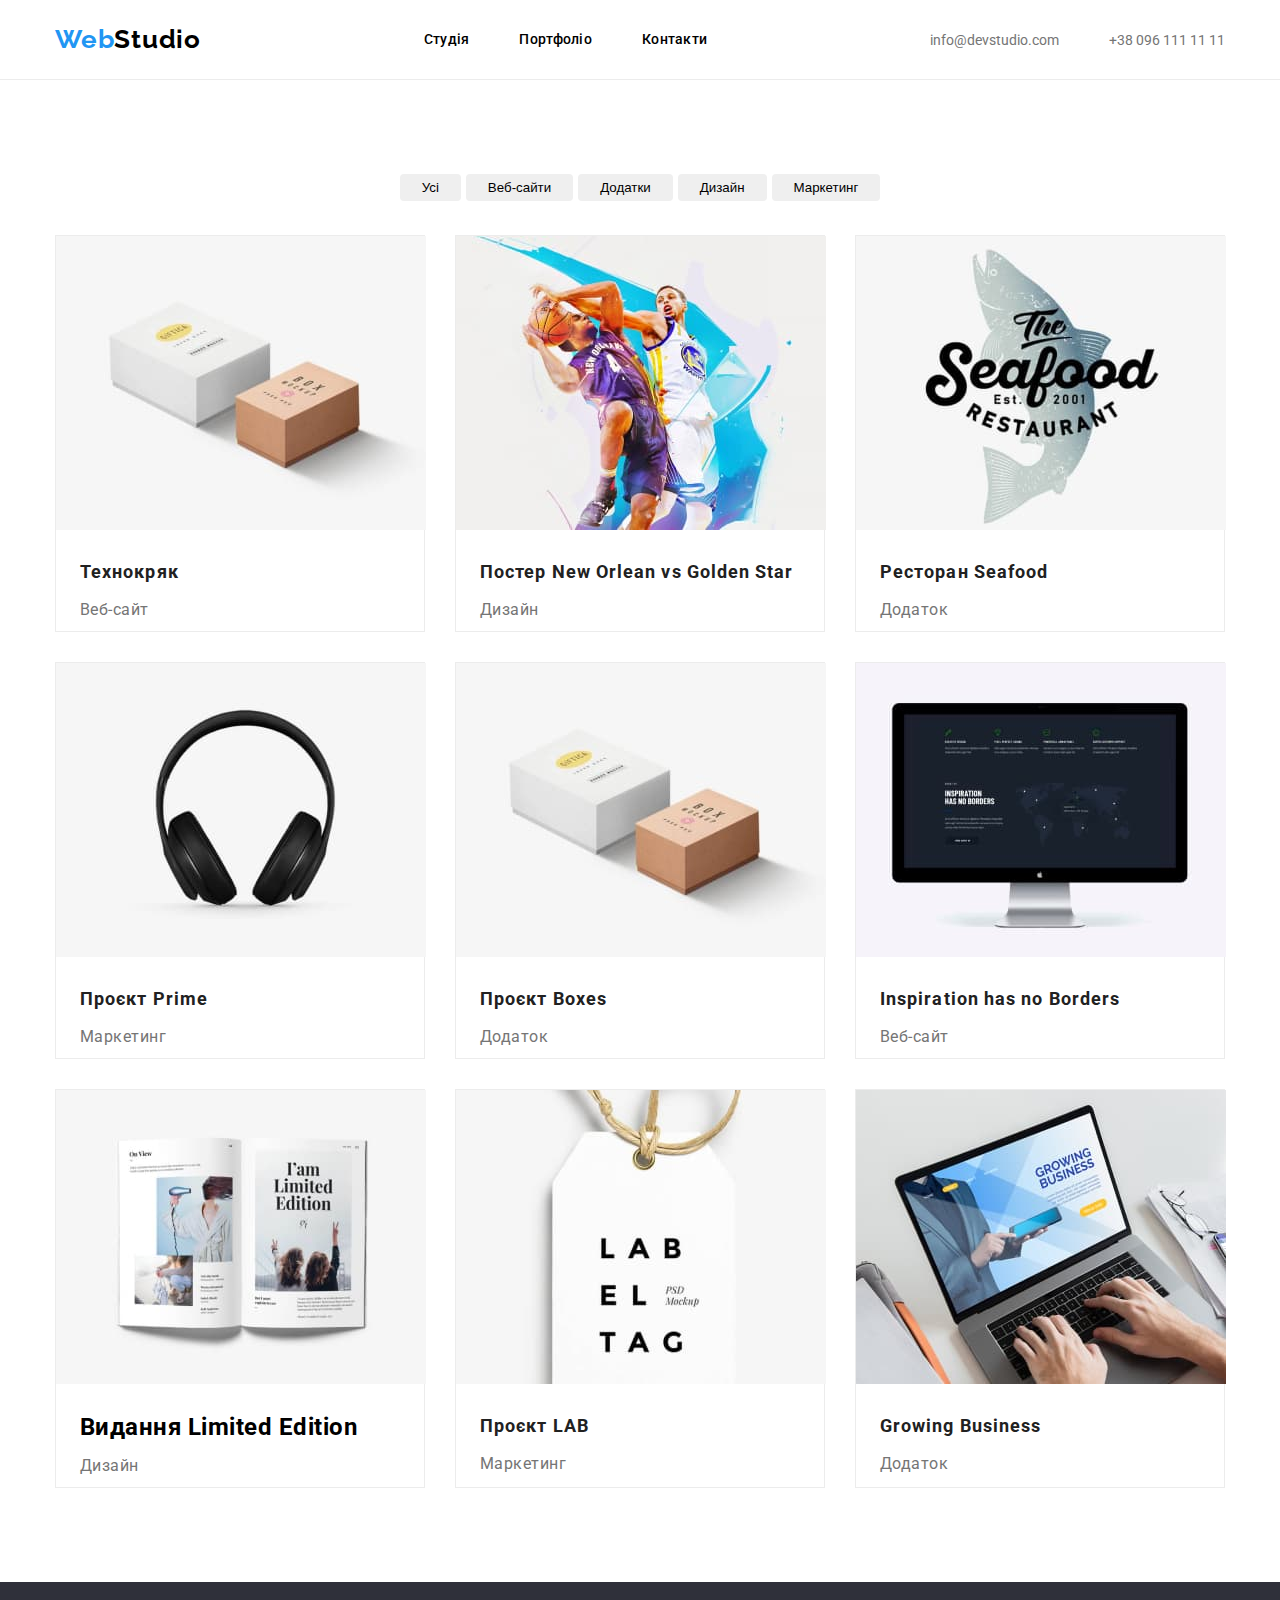
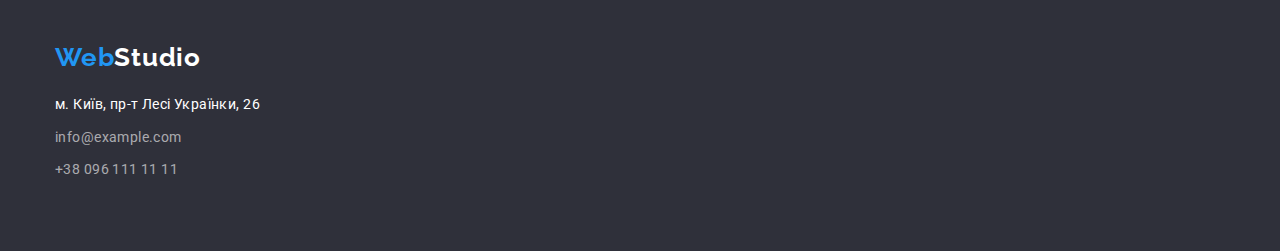
==== portfolio.html @ c75458a3 "web-studio" ====
<!DOCTYPE html>
<html lang="en">
    <head>
        <meta charset="UTF-8">
        <meta name="viewport" content="width=device-width, initial-scale=1.0">

        <link rel="preconnect" href="https://fonts.googleapis.com">

        <link rel="preconnect" href="https://fonts.gstatic.com" crossorigin>

        <link href="https://fonts.googleapis.com/css2?family=Oleo+Script&family=Raleway:wght@700&family=Roboto:wght@400;700;900&display=swap" rel="stylesheet">

        <link rel="stylesheet" href="./css/reset.css">

        <link rel="stylesheet" href="./css/portfolio.css">

        <title>WebStudio</title>
    </head>
    <body>
        <header class="header">
            <div class="container">
                <!-- інформація з верху сайта -->
                <div class="header-wrap">
                    <a class="logo">Web<span class="logo-header">Studio</span> </a>

                <nav class="nav">
                    <ul class="nav-list">
                        <li class="nav-list-item"><a class="nav-list-link" href="./index.html">Студія</a></li>
                        <li class="nav-list-item"><a class="nav-list-link" href="">Портфоліо</a></li>
                        <li class="nav-list-item"><a class="nav-list-link" href="">Контакти</a></li>
                    </ul>
                </nav>
                    <ul class="contacts-list">
                        <li class="contact-list-item"><a class="contact-list-link header-link-mail" href="mailto:info@devstudio.com">info@devstudio.com</a></li>
                        <li class="contact-list-item"><a class="contact-list-link header-link-mail" href="tel:+38 096 111 11 11">+38 096 111 11 11</a></li>
                    </ul>
                
            </div>
        </div>
        </header>

        <main>
            <section class="section-portfolio">
                <div class="container">
                <ul class="filters-list">
                    <li class="filter-list-item"><button class="filter-list-btn">Усі</button></li>
                    <li class="filter-list-item"><button class="filter-list-btn">Веб-сайти</button></li>
                    <li class="filter-list-item"><button class="filter-list-btn">Додатки</button></li>
                    <li class="filter-list-item"><button class="filter-list-btn">Дизайн</button></li>
                    <li class="filter-list-item"><button class="filter-list-btn">Маркетинг</button></li>
                </ul>

                <ul class="portfolio-list">
                    <li class="portfolio-list-item">
                        <img class="portfolio-list-img" src="./img portfolio/portfolio-list-fifth.jpg" alt="">
                        <div class="portfolio-list-move">
                        <h2 class="portfolio-list-title">Технокряк</h2>
                        <p class="portfolio-list-descript">Веб-сайт</p>
                    </div>
                    </li>

                    <li class="portfolio-list-item">
                        <img class="portfolio-list-img" src="./img portfolio/portfolio-list-second.jpg" alt="">
                        <div class="portfolio-list-move">
                        <h2 class="portfolio-list-title">Постер New Orlean vs Golden Star</h2>
                        <p class="portfolio-list-descript">Дизайн</p>
                    </div>
                    </li>

                    <li class="portfolio-list-item">
                        <img class="portfolio-list-img" src="./img portfolio/portfolio-list-third.jpg" alt="">
                        <div class="portfolio-list-move">
                        <h2 class="portfolio-list-title">Ресторан Seafood</h2>
                        <p class="portfolio-list-descript">Додаток</p>
                    </div>
                    </li>

                    <li class="portfolio-list-item">
                        <img class="portfolio-list-img" src="./img portfolio/portfolio-list-fourth.jpg" alt="">
                        <div class="portfolio-list-move">
                        <h2 class="portfolio-list-title">Проєкт Prime</h2>
                        <p class="portfolio-list-descript">Маркетинг</p>
                    </div>
                    </li>

                    <li class="portfolio-list-item">
                        <img class="portfolio-list-img" src="./img portfolio/portfolio-list-fifth.jpg" alt="">
                        <div class="portfolio-list-move">
                        <h2 class="portfolio-list-title">Проєкт Boxes</h2>
                        <p class="portfolio-list-descript">Додаток</p>
                    </div>
                    </li>

                    <li class="portfolio-list-item">
                        <img class="portfolio-list-img" src="./img portfolio/portfolio-list-sixth.jpg" alt="">
                        <div class="portfolio-list-move">
                        <h2 class="portfolio-list-title">Inspiration has no Borders</h2>
                        <p class="portfolio-list-descript">Веб-сайт</p>
                    </div>
                    </li>

                    <li class="portfolio-list-item">
                        <img class="portfolio-list-img" src="./img portfolio/portfolio-list-seventh.jpg" alt="">
                        <div class="portfolio-list-move">
                        <h2 class="portfolio-list-titl">Видання Limited Edition</h2>
                        <p class="portfolio-list-descript">Дизайн</p>
                    </div>
                    </li>

                    <li class="portfolio-list-item">
                        <img class="portfolio-list-img" src="./img portfolio/portfolio-list-eighth.jpg" alt="">
                        <div class="portfolio-list-move">
                        <h2 class="portfolio-list-title">Проєкт LAB</h2>
                        <p class="portfolio-list-descript">Маркетинг</p>
                    </div>
                    </li>

                    <li class="portfolio-list-item">
                        <img class="portfolio-list-img" src="./img portfolio/portfolio-list-nineth.jpg" alt="">
                        <div class="portfolio-list-move">
                        <h2 class="portfolio-list-title">Growing Business</h2>
                        <p class="portfolio-list-descript">Додаток</p>
                    </div>
                    </li>
                </ul>
            </div>
            </section>
        </main>

                <!-- інфоомація знизу сайта -->
        <footer class="footer">
            <div class="container">
            
            <a class="logo" href="">Web<span class="logo-footer">Studio</span> </a>

            <address class="adress">

                    <ul class="adress-list">
                        <li class="adress-list-item"><a class="adress-list-link adress-list-location-link" href="https://www.google.com.ua/maps/place/%D0%B1%D1%83%D0%BB.+%D0%9B%D0%B5%D1%81%D0%B8+%D0%A3%D0%BA%D1%80%D0%B0%D0%B8%D0%BD%D0%BA%D0%B8,+26,+%D0%9A%D0%B8%D0%B5%D0%B2,+02000/@50.4265841,30.5358109,17z/data=!4m6!3m5!1s0x40d4cf0e033ecbe9:0x57a4dffefec77da0!8m2!3d50.4265807!4d30.5383858!16s%2Fg%2F1tctq5jv?hl=ru&entry=ttu" target="_blank">м. Київ, пр-т Лесі Українки, 26</a></li>
                        <li class="adress-list-item"><a class="adress-list-link" href="mailto:info@devstudio.com">info@example.com</a></li>
                        <li class="adress-list-item"><a class="adress-list-link" href="tel:+38 096 111 11 11">+38 096 111 11 11</a></li>
                    </ul>
            </address>
        </div>
    </footer>
    </body>
</html>
---- css/portfolio.css ----
body{
    font-family: Roboto;
    font-size: 14px;
}

:root{
    --black-main-color: rgba(0, 0, 0, 1);
    --blue-main-color: rgba(33, 150, 243, 1);
    --descript-and-header-color: rgba(33, 33, 33, 1);
    --p-number-in-head-color: rgba(117, 117, 117, 1);
    --bg-color: rgba(47, 48, 58, 1);
    --white-main-color: rgba(236, 236, 236, 1);
    --footer-mail-number-color: rgba(255, 255, 255, 0.6);
    --adress-color: rgba(255, 255, 255, 1);
}

.header{
    padding: 24px 0;
    border-bottom: 1px solid var(--white-main-color);
}

body{
    font-family: Roboto;
    font-size: 14px;
    margin: 0 auto;
    text-align: left;
}

.container{
    padding-left: 15px;
    padding-right: 15px;  
    width: 1170px;
    margin: 0 auto;
  }
  

.logo{
    font-family: Raleway;
    font-size: 26px;
    font-weight: 700;
    line-height: 31px;
    letter-spacing: 0.03em;
    text-align: left;
    text-decoration: none;
    color: var(--blue-main-color);
}
    /* Лого */

.logo-header{
    color: var(--black-main-color);
}

.logo-footer{
    color: var(--adress-color);
}

.header-wrap{
    display: flex;
    justify-content: space-between;
    align-items: center;
}

.nav{
    font-size: 14px;
    font-weight: 500;
    line-height: 1.1;
    letter-spacing: 0.02em;
    justify-content: start;
}
.nav-list{
    display: flex;
    gap: 50px;
}

.nav-list-item{
    line-height: 1.1;
    letter-spacing: 0.02em;  
}

.nav-list-item, .nav-list-link, .contacts-list-item{
    font-weight: 500;
    line-height: 1.1;
    letter-spacing: 0.02em;
    text-align: left;
}

.contacts-list{
    display: flex;
    gap: 50px;
}

.header-link-mail, .header-link-number{
    color: var(--p-number-in-head-color);
}

     /* Портфоліо */

     .section-portfolio{
    padding-bottom: 94px;
    }

.portfolio-list-move{
    margin-left: 24px;
    margin-top: 24px;
    margin-bottom: 20px;
}

.filters-list{
    display: flex;
    justify-content: center;
    gap: 5px;
    padding-top: 94px;
    padding-bottom: 34px;
}

.filter-list-btn{
    padding: 6px 22px;
    border-radius: 4px;
}

    /* . */

.portfolio-list{
    display: flex;
    flex-wrap: wrap;
    gap: 30px;
}


.portfolio-list-title{
    font-size: 18px;
    font-weight: 700;
    line-height: 2;
    letter-spacing: 0.06em;
    color: var(--descript-and-header-color);
}

.portfolio-list-descript{
    font-size: 16px;
    font-weight: 400;
    line-height: 1.8px;
    letter-spacing: 0.03em;
    margin-top: 19px;
    color: var(--p-number-in-head-color);
}

.portfolio-list-item{
    width: 368px;
    border: 1px solid var(--white-main-color);
    font-size: 16px;
    line-height: 1.6;
    letter-spacing: 0.03em;
}

    /* Футер */

    .footer{
        background: var(--bg-color);
        padding: 60px 0;
    }

.adress-list{
    margin-top: 20px;
}

.adress-list-link{
    font-size: 14px;
    font-weight: 400;
    line-height: 1.7;
    letter-spacing: 0.03em;
    text-align: left;
    color: var(--footer-mail-number-color);
    text-decoration: none;
}

.adress-list-location-link{
    color: var(--adress-color);
}

.adress-list-item{
    margin-bottom: 9px;
}
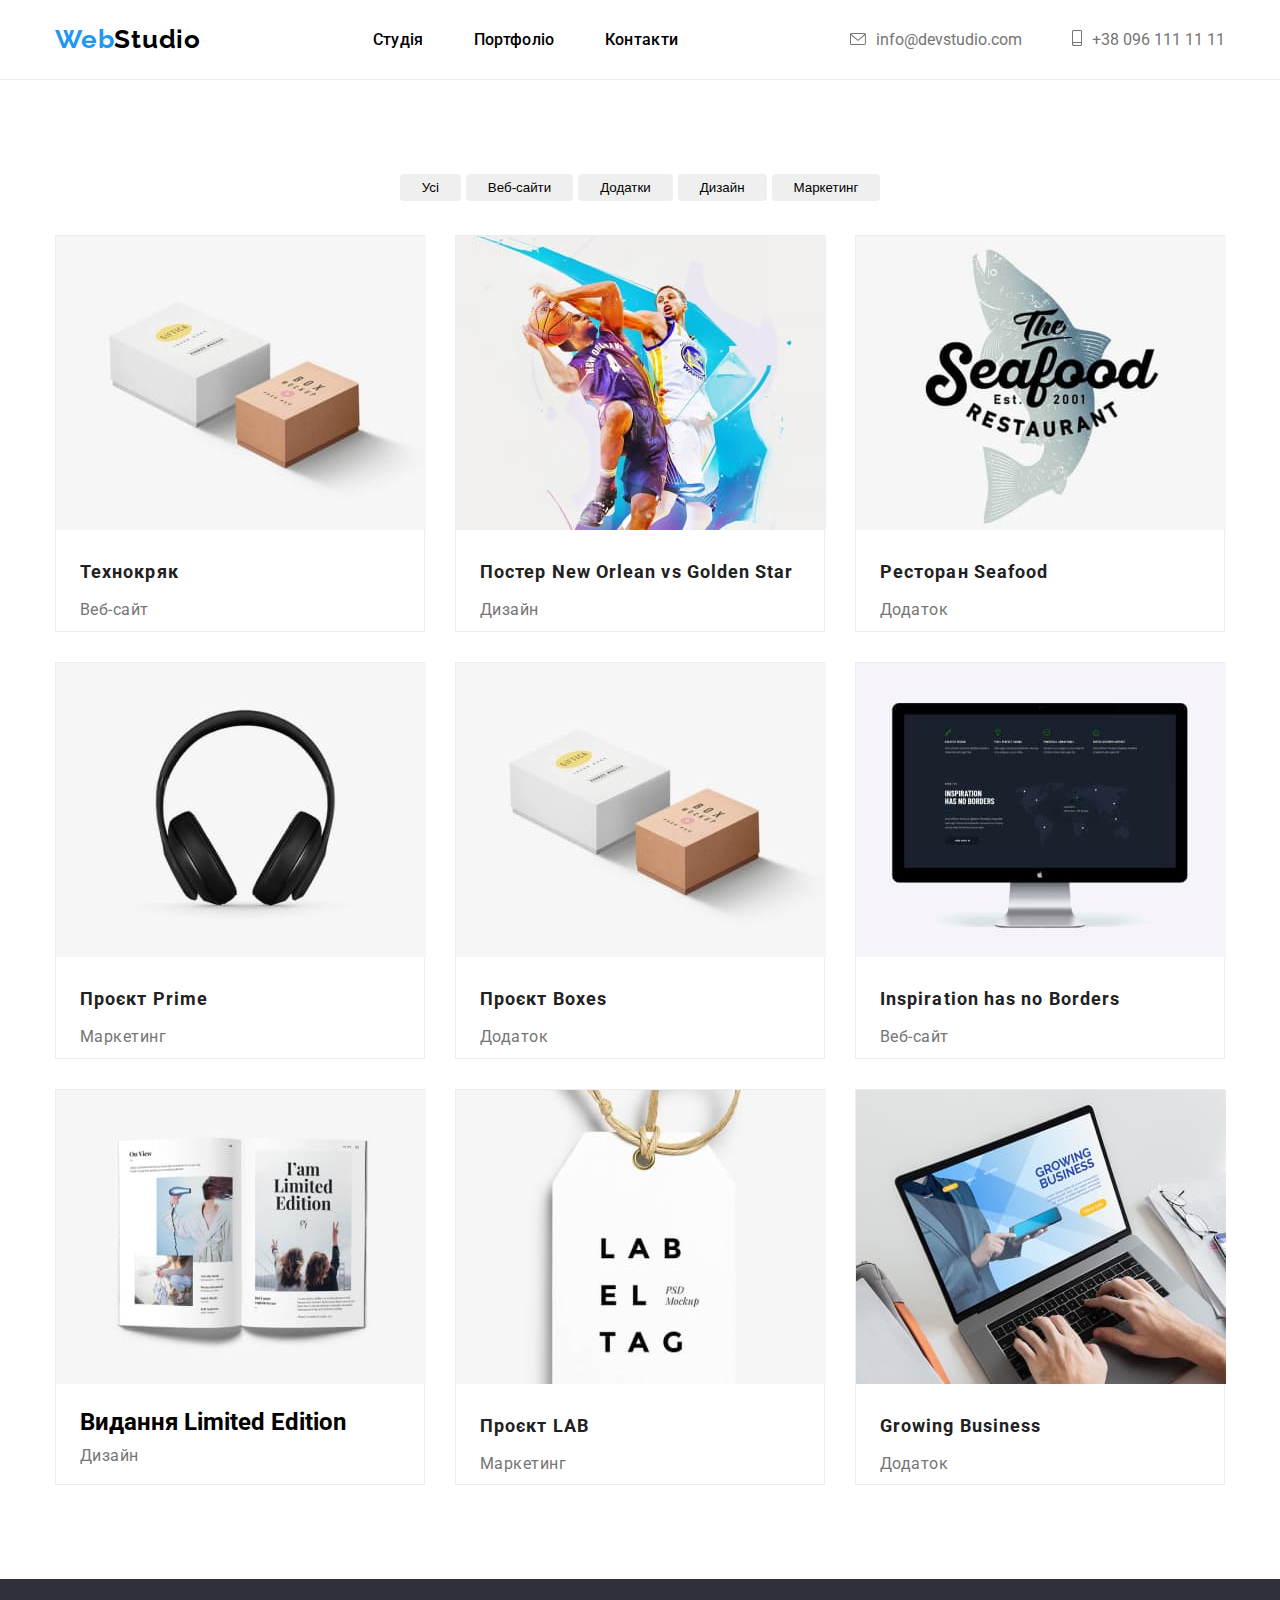
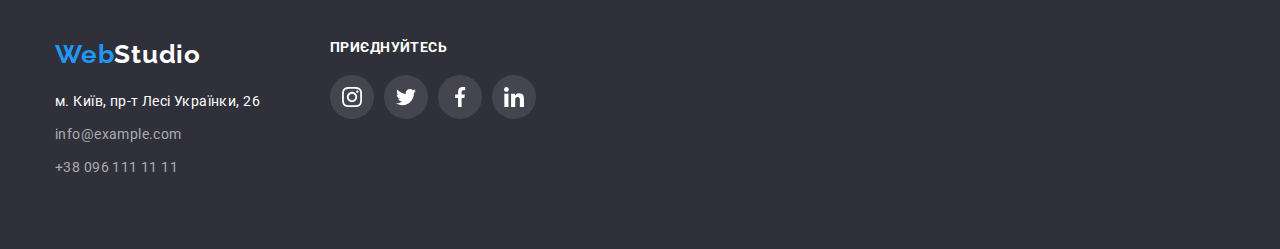
==== commit 15ab69c9: "web-studio" ====
--- a/portfolio.html
+++ b/portfolio.html
@@ -3,11 +3,9 @@
     <head>
         <meta charset="UTF-8">
         <meta name="viewport" content="width=device-width, initial-scale=1.0">
-
+        
         <link rel="preconnect" href="https://fonts.googleapis.com">
-
         <link rel="preconnect" href="https://fonts.gstatic.com" crossorigin>
-
         <link href="https://fonts.googleapis.com/css2?family=Oleo+Script&family=Raleway:wght@700&family=Roboto:wght@400;700;900&display=swap" rel="stylesheet">
 
         <link rel="stylesheet" href="./css/reset.css">
@@ -30,10 +28,25 @@
                         <li class="nav-list-item"><a class="nav-list-link" href="">Контакти</a></li>
                     </ul>
                 </nav>
-                    <ul class="contacts-list">
-                        <li class="contact-list-item"><a class="contact-list-link header-link-mail" href="mailto:info@devstudio.com">info@devstudio.com</a></li>
-                        <li class="contact-list-item"><a class="contact-list-link header-link-mail" href="tel:+38 096 111 11 11">+38 096 111 11 11</a></li>
-                    </ul>
+
+                <ul class="contacts-list">
+                    <li class="contact-list-item">
+                        <a class="contact-list-link" href="">
+                            <svg class="contact-list-svg" width="16" height="12">
+                                <use href="./symbol-defs.svg#icon-letter-header"></use>
+                            </svg>
+                        </a>
+                        <a class="contact-list-link header-link-mail" href="mailto:info@devstudio.com">info@devstudio.com</a>
+                    </li>
+                    <li class="contact-list-item">
+                        <a class="contact-list-link" href="">
+                            <svg class="contact-list-svg" width="10" height="16">
+                                <use href="./symbol-defs.svg#icon-phone-header"></use>
+                            </svg>
+                        </a>
+                        <a class="contact-list-link header-link-number" href="tel:+38 096 111 11 11">+38 096 111 11 11</a>
+                    </li>
+                </ul>
                 
             </div>
         </div>
@@ -131,16 +144,55 @@
         <footer class="footer">
             <div class="container">
             
-            <a class="logo" href="">Web<span class="logo-footer">Studio</span> </a>
-
-            <address class="adress">
-
-                    <ul class="adress-list">
-                        <li class="adress-list-item"><a class="adress-list-link adress-list-location-link" href="https://www.google.com.ua/maps/place/%D0%B1%D1%83%D0%BB.+%D0%9B%D0%B5%D1%81%D0%B8+%D0%A3%D0%BA%D1%80%D0%B0%D0%B8%D0%BD%D0%BA%D0%B8,+26,+%D0%9A%D0%B8%D0%B5%D0%B2,+02000/@50.4265841,30.5358109,17z/data=!4m6!3m5!1s0x40d4cf0e033ecbe9:0x57a4dffefec77da0!8m2!3d50.4265807!4d30.5383858!16s%2Fg%2F1tctq5jv?hl=ru&entry=ttu" target="_blank">м. Київ, пр-т Лесі Українки, 26</a></li>
-                        <li class="adress-list-item"><a class="adress-list-link" href="mailto:info@devstudio.com">info@example.com</a></li>
-                        <li class="adress-list-item"><a class="adress-list-link" href="tel:+38 096 111 11 11">+38 096 111 11 11</a></li>
-                    </ul>
-            </address>
+                <div class="footer-wrap">
+                    <div class="info-wrap">
+                        <a class="logo" href="">Web<span class="logo-footer">Studio</span> </a>
+    
+                        <address class="adress">
+        
+                                <ul class="adress-list">
+                                    <li class="adress-list-item"><a class="adress-list-link adress-list-location-link" href="https://www.google.com.ua/maps/place/%D0%B1%D1%83%D0%BB.+%D0%9B%D0%B5%D1%81%D0%B8+%D0%A3%D0%BA%D1%80%D0%B0%D0%B8%D0%BD%D0%BA%D0%B8,+26,+%D0%9A%D0%B8%D0%B5%D0%B2,+02000/@50.4265841,30.5358109,17z/data=!4m6!3m5!1s0x40d4cf0e033ecbe9:0x57a4dffefec77da0!8m2!3d50.4265807!4d30.5383858!16s%2Fg%2F1tctq5jv?hl=ru&entry=ttu" target="_blank">м. Київ, пр-т Лесі Українки, 26</a></li>
+                                    <li class="adress-list-item"><a class="adress-list-link" href="mailto:info@devstudio.com">info@example.com</a></li>
+                                    <li class="adress-list-item"><a class="adress-list-link" href="tel:+38 096 111 11 11">+38 096 111 11 11</a></li>
+                                </ul>
+                        </address>
+                    </div>
+    
+                    <div class="join-ico">
+                        <h6 class="join-ico-title">приєднуйтесь</h6>
+    
+                        <ul class="join-list">
+                            <li class="join-list-item">
+                                <a class="join-list-link" href="">
+                                    <svg class="join-list-svg" width="20" height="20">
+                                        <use href="./symbol-defs.svg#icon-instagram-footer-first"></use>
+                                    </svg>
+                                </a>
+                            </li>
+                            <li class="join-list-item">
+                                <a class="join-list-link" href="">
+                                    <svg class="join-list-svg" width="20" height="20">
+                                        <use href="./symbol-defs.svg#icon-twitter-footer-second"></use>
+                                    </svg>
+                                </a>
+                            </li>
+                            <li class="join-list-item">
+                                <a class="join-list-link" href="">
+                                    <svg class="join-list-svg" width="20" height="20">
+                                        <use href="./symbol-defs.svg#icon-facebook-footer-third"></use>
+                                    </svg>
+                                </a>
+                            </li>
+                            <li class="join-list-item">
+                                <a class="join-list-link" href="">
+                                    <svg class="join-list-svg" width="20" height="20">
+                                        <use href="./symbol-defs.svg#icon-linkedin-footer-fourth"></use>
+                                    </svg>
+                                </a>
+                            </li>
+                        </ul>
+                    </div>
+                </div>
         </div>
     </footer>
     </body>
--- a/css/portfolio.css
+++ b/css/portfolio.css
@@ -1,8 +1,3 @@
-body{
-    font-family: Roboto;
-    font-size: 14px;
-}
-
 :root{
     --black-main-color: rgba(0, 0, 0, 1);
     --blue-main-color: rgba(33, 150, 243, 1);
@@ -21,9 +16,7 @@
 
 body{
     font-family: Roboto;
-    font-size: 14px;
     margin: 0 auto;
-    text-align: left;
 }
 
 .container{
@@ -33,6 +26,32 @@
     margin: 0 auto;
   }
   
+        /* ico-join */
+.join-list{
+    display: flex;
+    align-items: center;
+    gap: 10px;
+    color: var(--p-color);
+}
+
+.join-list-link{
+    width: 44px;
+    height: 44px;
+    display: flex;
+    align-items: center;
+    justify-content: center;
+    border-radius: 50%;
+    color: var(--adress-color);
+    background-color: rgba(255, 255, 255, 0.1);
+}
+
+.join-list-link:hover{
+    background-color: var(--blue-main-color);
+}
+
+.join-list-svg{
+    fill: currentColor;
+}
 
 .logo{
     font-family: Raleway;
@@ -60,28 +79,19 @@
     align-items: center;
 }
 
-.nav{
-    font-size: 14px;
-    font-weight: 500;
-    line-height: 1.1;
-    letter-spacing: 0.02em;
-    justify-content: start;
-}
 .nav-list{
     display: flex;
     gap: 50px;
-}
-
-.nav-list-item{
-    line-height: 1.1;
-    letter-spacing: 0.02em;  
 }
 
 .nav-list-item, .nav-list-link, .contacts-list-item{
     font-weight: 500;
     line-height: 1.1;
     letter-spacing: 0.02em;
-    text-align: left;
+}
+
+.nav-list-link:hover{
+    color: var(--blue-main-color);
 }
 
 .contacts-list{
@@ -89,8 +99,19 @@
     gap: 50px;
 }
 
-.header-link-mail, .header-link-number{
+.contact-list-item{
+    display: flex;
+    align-items: center;
+    gap: 10px;
     color: var(--p-number-in-head-color);
+}
+
+.contact-list-item:hover{
+    color: var(--blue-main-color);
+}
+
+.contact-list-svg{
+    fill: currentColor;
 }
 
      /* Портфоліо */
@@ -116,6 +137,14 @@
 .filter-list-btn{
     padding: 6px 22px;
     border-radius: 4px;
+}
+
+.filter-list-btn:hover{
+    color: var(--adress-color);
+    background-color: var(--blue-main-color);
+
+    box-shadow: 0px 2px 2px 0px rgba(0, 0, 0, 0.12), 0px 1px 2px 0px rgba(0, 0, 0, 0.08), 0px 3px 1px 0px rgba(0, 0, 0, 0.1);
+
 }
 
     /* . */
@@ -147,9 +176,11 @@
 .portfolio-list-item{
     width: 368px;
     border: 1px solid var(--white-main-color);
-    font-size: 16px;
-    line-height: 1.6;
-    letter-spacing: 0.03em;
+}
+
+.portfolio-list-item:hover{
+    box-shadow: 1px 4px 6px 0px rgba(0, 0, 0, 0.16), 0px 4px 4px 0px rgba(0, 0, 0, 0.06), 0px 1px 1px 0px rgba(0, 0, 0, 0.12);
+
 }
 
     /* Футер */
@@ -159,6 +190,11 @@
         padding: 60px 0;
     }
 
+.footer-wrap{
+    display: flex;
+    gap: 70px;
+}
+
 .adress-list{
     margin-top: 20px;
 }
@@ -179,4 +215,16 @@
 
 .adress-list-item{
     margin-bottom: 9px;
+}
+
+.join-ico-title{
+    font-size: 14px;
+    font-weight: 700;
+    line-height: 16px;
+    letter-spacing: 0.03em;
+    text-transform: uppercase;
+
+    color: var(--adress-color);
+
+    margin-bottom: 20px;
 }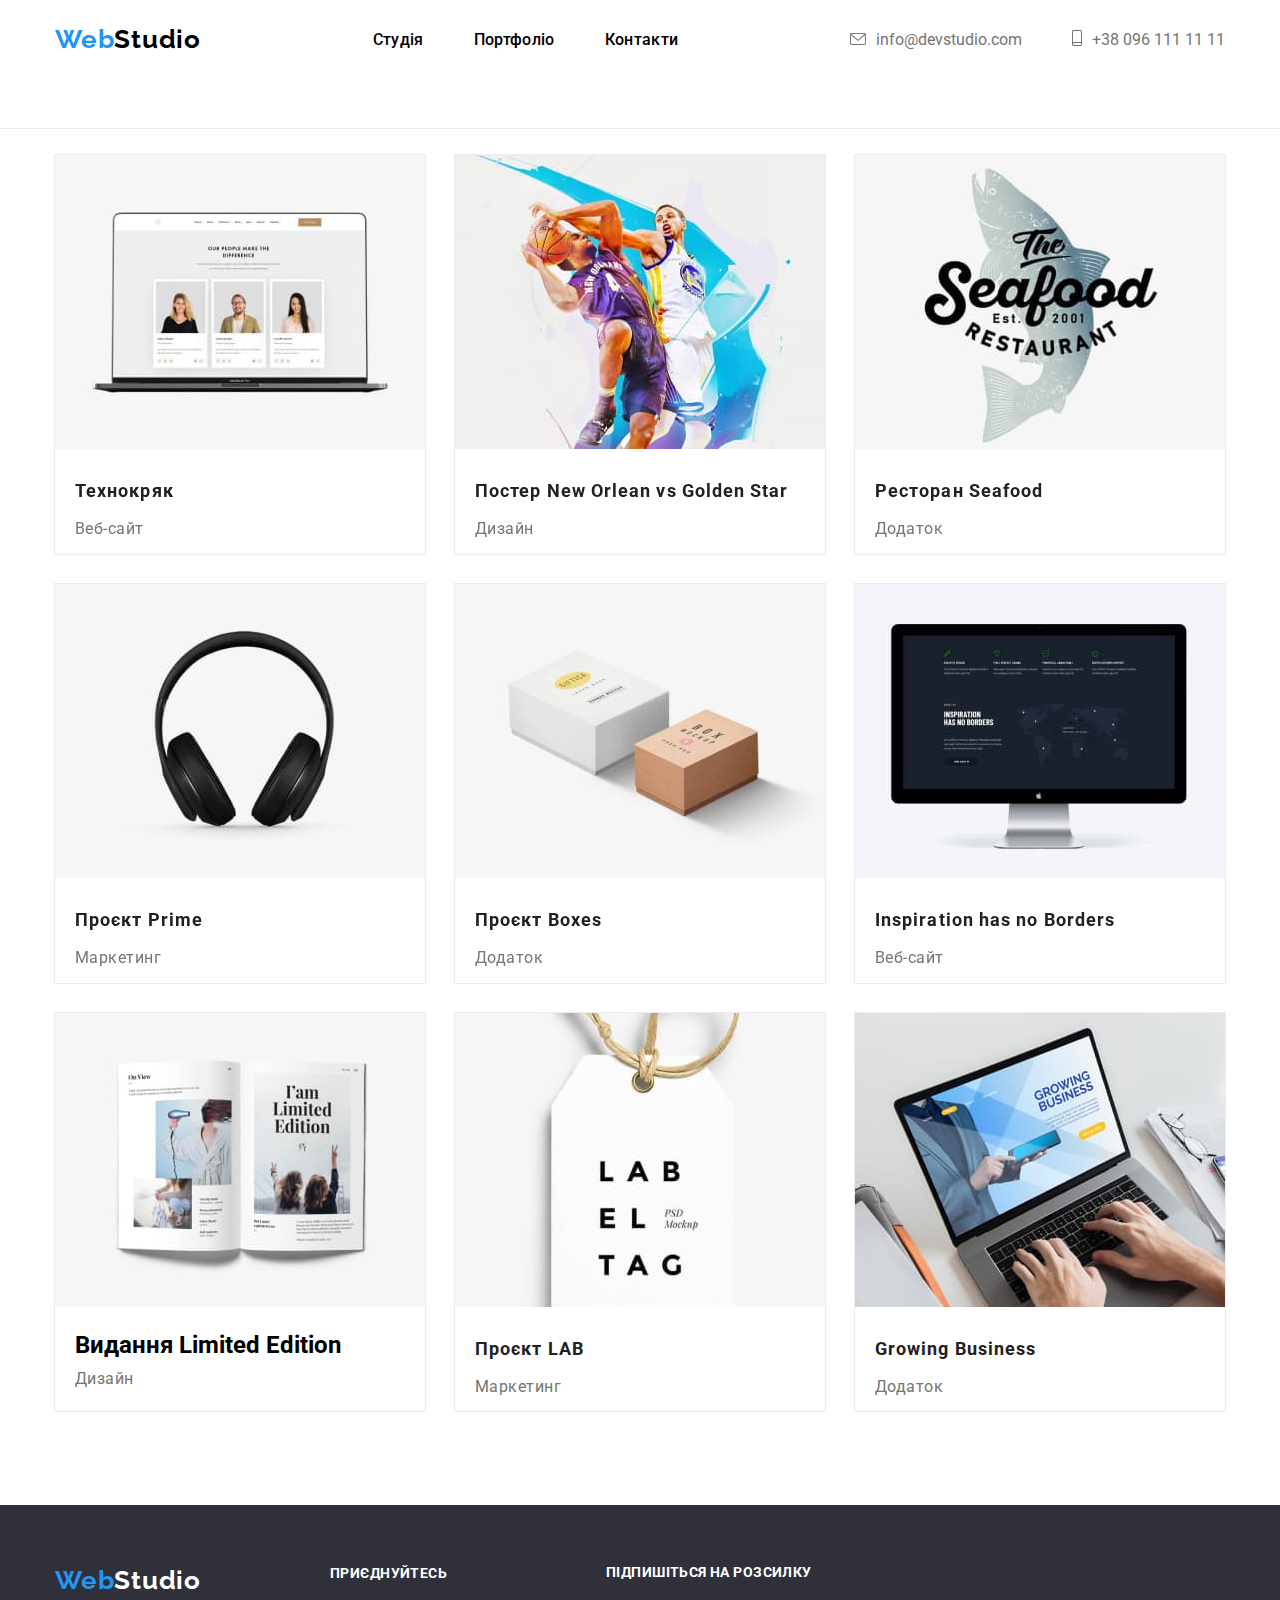
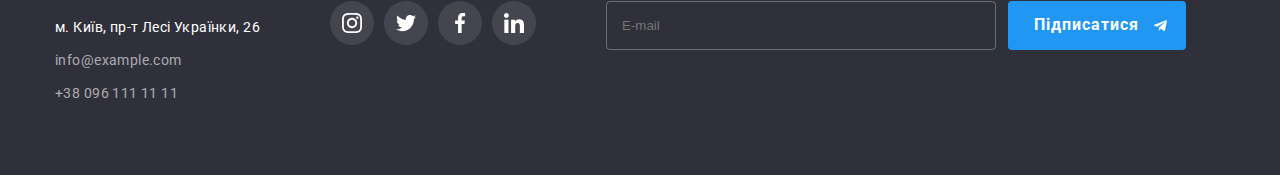
==== commit 15af5ca1: "overlay" ====
--- a/portfolio.html
+++ b/portfolio.html
@@ -23,9 +23,9 @@
 
                 <nav class="nav">
                     <ul class="nav-list">
-                        <li class="nav-list-item"><a class="nav-list-link" href="./index.html">Студія</a></li>
-                        <li class="nav-list-item"><a class="nav-list-link" href="">Портфоліо</a></li>
-                        <li class="nav-list-item"><a class="nav-list-link" href="">Контакти</a></li>
+                        <li class="nav-list-item"><a class="nav-list-link nav-list-link-first" href="./index.html">Студія</a></li>
+                        <li class="nav-list-item"><a class="nav-list-link nav-list-link-sec" href="./portfolio.html">Портфоліо</a></li>
+                        <li class="nav-list-item"><a class="nav-list-link nav-list-link-third" href="">Контакти</a></li>
                     </ul>
                 </nav>
 
@@ -65,7 +65,8 @@
 
                 <ul class="portfolio-list">
                     <li class="portfolio-list-item">
-                        <img class="portfolio-list-img" src="./img portfolio/portfolio-list-fifth.jpg" alt="">
+                        <img class="portfolio-list-img" src="./img portfolio/portfolio-list-first.jpg" alt="">
+                        <p class="portfolio-overlay-desc">Ресурс пропонує комплексні пропозиції з різним рівнем функціоналу та сервісів. Все це дозволить відвідувачу отримати вичерпні відомості про компанію чи приватну особу.</p>
                         <div class="portfolio-list-move">
                         <h2 class="portfolio-list-title">Технокряк</h2>
                         <p class="portfolio-list-descript">Веб-сайт</p>
@@ -74,6 +75,7 @@
 
                     <li class="portfolio-list-item">
                         <img class="portfolio-list-img" src="./img portfolio/portfolio-list-second.jpg" alt="">
+                        <p class="portfolio-overlay-desc">Ресурс пропонує комплексні пропозиції з різним рівнем функціоналу та сервісів. Все це дозволить відвідувачу отримати вичерпні відомості про компанію чи приватну особу.</p>
                         <div class="portfolio-list-move">
                         <h2 class="portfolio-list-title">Постер New Orlean vs Golden Star</h2>
                         <p class="portfolio-list-descript">Дизайн</p>
@@ -82,6 +84,7 @@
 
                     <li class="portfolio-list-item">
                         <img class="portfolio-list-img" src="./img portfolio/portfolio-list-third.jpg" alt="">
+                        <p class="portfolio-overlay-desc">Ресурс пропонує комплексні пропозиції з різним рівнем функціоналу та сервісів. Все це дозволить відвідувачу отримати вичерпні відомості про компанію чи приватну особу.</p>
                         <div class="portfolio-list-move">
                         <h2 class="portfolio-list-title">Ресторан Seafood</h2>
                         <p class="portfolio-list-descript">Додаток</p>
@@ -90,6 +93,7 @@
 
                     <li class="portfolio-list-item">
                         <img class="portfolio-list-img" src="./img portfolio/portfolio-list-fourth.jpg" alt="">
+                        <p class="portfolio-overlay-desc">Ресурс пропонує комплексні пропозиції з різним рівнем функціоналу та сервісів. Все це дозволить відвідувачу отримати вичерпні відомості про компанію чи приватну особу.</p>
                         <div class="portfolio-list-move">
                         <h2 class="portfolio-list-title">Проєкт Prime</h2>
                         <p class="portfolio-list-descript">Маркетинг</p>
@@ -98,6 +102,7 @@
 
                     <li class="portfolio-list-item">
                         <img class="portfolio-list-img" src="./img portfolio/portfolio-list-fifth.jpg" alt="">
+                        <p class="portfolio-overlay-desc">Ресурс пропонує комплексні пропозиції з різним рівнем функціоналу та сервісів. Все це дозволить відвідувачу отримати вичерпні відомості про компанію чи приватну особу.</p>
                         <div class="portfolio-list-move">
                         <h2 class="portfolio-list-title">Проєкт Boxes</h2>
                         <p class="portfolio-list-descript">Додаток</p>
@@ -106,6 +111,7 @@
 
                     <li class="portfolio-list-item">
                         <img class="portfolio-list-img" src="./img portfolio/portfolio-list-sixth.jpg" alt="">
+                        <p class="portfolio-overlay-desc">Ресурс пропонує комплексні пропозиції з різним рівнем функціоналу та сервісів. Все це дозволить відвідувачу отримати вичерпні відомості про компанію чи приватну особу.</p>
                         <div class="portfolio-list-move">
                         <h2 class="portfolio-list-title">Inspiration has no Borders</h2>
                         <p class="portfolio-list-descript">Веб-сайт</p>
@@ -114,6 +120,7 @@
 
                     <li class="portfolio-list-item">
                         <img class="portfolio-list-img" src="./img portfolio/portfolio-list-seventh.jpg" alt="">
+                        <p class="portfolio-overlay-desc">Ресурс пропонує комплексні пропозиції з різним рівнем функціоналу та сервісів. Все це дозволить відвідувачу отримати вичерпні відомості про компанію чи приватну особу.</p>
                         <div class="portfolio-list-move">
                         <h2 class="portfolio-list-titl">Видання Limited Edition</h2>
                         <p class="portfolio-list-descript">Дизайн</p>
@@ -179,7 +186,7 @@
                             <li class="join-list-item">
                                 <a class="join-list-link" href="">
                                     <svg class="join-list-svg" width="20" height="20">
-                                        <use href="./symbol-defs.svg#icon-facebook-footer-third"></use>
+                                        <use href="./symbol-defs.svg#icon-facebook-third"></use>
                                     </svg>
                                 </a>
                             </li>
@@ -191,9 +198,34 @@
                                 </a>
                             </li>
                         </ul>
+                    </div>
+
+                    <div class="footer-form-div">
+                        <h6 class="footer-fotm-title">Підпишіться на розсилку</h6>
+
+                        <form class="footer-form">
+                            <input class="footer-form-input" type="email" name="user-email" placeholder="E-mail">
+                            <button class="footer-form-btn" type="submit">
+                                Підписатися
+                                <a class="footer-form-link" href="#">
+                                    <svg class="footer-form-svg" width="24" height="24">
+                                        <use href="./symbol-defs.svg#icon-Telegram-footer"></use>
+                                    </svg>
+                                </a>
+                            </button>
+                        </form>
+
                     </div>
                 </div>
         </div>
+
+        <script src="./script.js">
+            const header=document.getElementById("header");
+            const headerHeight=header.offsetHeight;
+            const body=document.getElementById("body");
+            body.style.paddingTop=headerHeight +"px";
+        </script>
+        
     </footer>
     </body>
 </html>--- a/css/portfolio.css
+++ b/css/portfolio.css
@@ -10,8 +10,19 @@
 }
 
 .header{
+    border-bottom: 1px solid var(--white-main-color);
+
     padding: 24px 0;
-    border-bottom: 1px solid var(--white-main-color);
+
+    background-color: white;
+
+    position: fixed;
+
+    width: 100%;
+
+    top: 0;
+
+    min-height: 80px;
 }
 
 body{
@@ -82,6 +93,8 @@
 .nav-list{
     display: flex;
     gap: 50px;
+
+    position: relative;
 }
 
 .nav-list-item, .nav-list-link, .contacts-list-item{
@@ -94,6 +107,54 @@
     color: var(--blue-main-color);
 }
 
+.nav-list-link-first:hover::before{
+    content: "";
+
+    display: block;
+    
+    border: 4px solid var(--blue-main-color);
+
+    border-radius: 2px;
+
+    width: 48px;
+
+    position: absolute;
+
+    bottom:-32px;
+}
+
+.nav-list-link-sec:hover:before{
+    content: "";
+
+    display: block;
+    
+    border: 4px solid var(--blue-main-color);
+
+    border-radius: 2px;
+
+    width: 72px;
+
+    position: absolute;
+
+    bottom:-32px;
+}
+
+.nav-list-link-third:hover:before{
+    content: "";
+
+    display: block;
+    
+    border: 4px solid var(--blue-main-color);
+
+    border-radius: 2px;
+
+    width: 64px;
+
+    position: absolute;
+
+    bottom:-32px;
+}
+
 .contacts-list{
     display: flex;
     gap: 50px;
@@ -120,10 +181,34 @@
     padding-bottom: 94px;
     }
 
+.portfolio-overlay-desc{
+    max-width: 322px;
+
+    position: absolute;
+    top: 0;
+    left: 0;
+
+    font-size: 18px;
+    font-weight: 400;
+    line-height: 1.5;
+    letter-spacing: 0.03em;
+
+    color: var(--adress-color);
+
+    opacity: 0;
+
+    padding: 66px 24px;
+}
+
+.portfolio-list-item:hover .portfolio-overlay-desc{
+    opacity: 1;
+    background-color: rgba(33, 150, 243, 0.9);
+
+    transition: 0.2s;
+}
+
 .portfolio-list-move{
-    margin-left: 24px;
-    margin-top: 24px;
-    margin-bottom: 20px;
+    margin: 24px 20px;
 }
 
 .filters-list{
@@ -169,13 +254,17 @@
     font-weight: 400;
     line-height: 1.8px;
     letter-spacing: 0.03em;
+
     margin-top: 19px;
+
     color: var(--p-number-in-head-color);
 }
 
 .portfolio-list-item{
-    width: 368px;
-    border: 1px solid var(--white-main-color);
+    outline: 1px solid var(--white-main-color);
+    box-sizing: content-box;
+
+    position: relative;
 }
 
 .portfolio-list-item:hover{
@@ -227,4 +316,68 @@
     color: var(--adress-color);
 
     margin-bottom: 20px;
+}
+
+.footer-fotm-title{
+    font-size: 14px;
+    font-weight: 700;
+    line-height: 1.1;
+    letter-spacing: 0.03em;
+    text-transform: uppercase;
+
+    color: var(--adress-color);
+
+    padding-bottom: 20px;
+}
+
+.footer-form{
+    display: flex;
+    gap: 12px;
+}
+
+.footer-form-input{
+    background-color: inherit;
+    border: 1px solid rgba(255, 255, 255, 0.3);
+    border-radius: 4px;
+
+    padding: 15px;
+
+    width: 358px;
+
+    color: var(--adress-color);
+}
+
+.footer-form-input{
+    outline: none;
+}
+
+.footer-form-btn{
+    font-family: Roboto;
+    font-size: 16px;
+    font-weight: 700;
+    line-height: 1.8;
+    letter-spacing: 0.06em;
+    text-align: center;
+    
+    color: var(--adress-color);
+    background-color: var(--blue-main-color);
+
+    padding: 10px 13px 10px 26px;
+
+    display: flex;
+    align-items: center;
+    gap: 10px;
+
+    border-radius: 4px;
+}
+
+.footer-form-link{
+    color: var(--adress-color);
+
+    width: 24px;
+    height: 24px;
+}
+
+.footer-form-svg{
+    fill: currentColor;
 }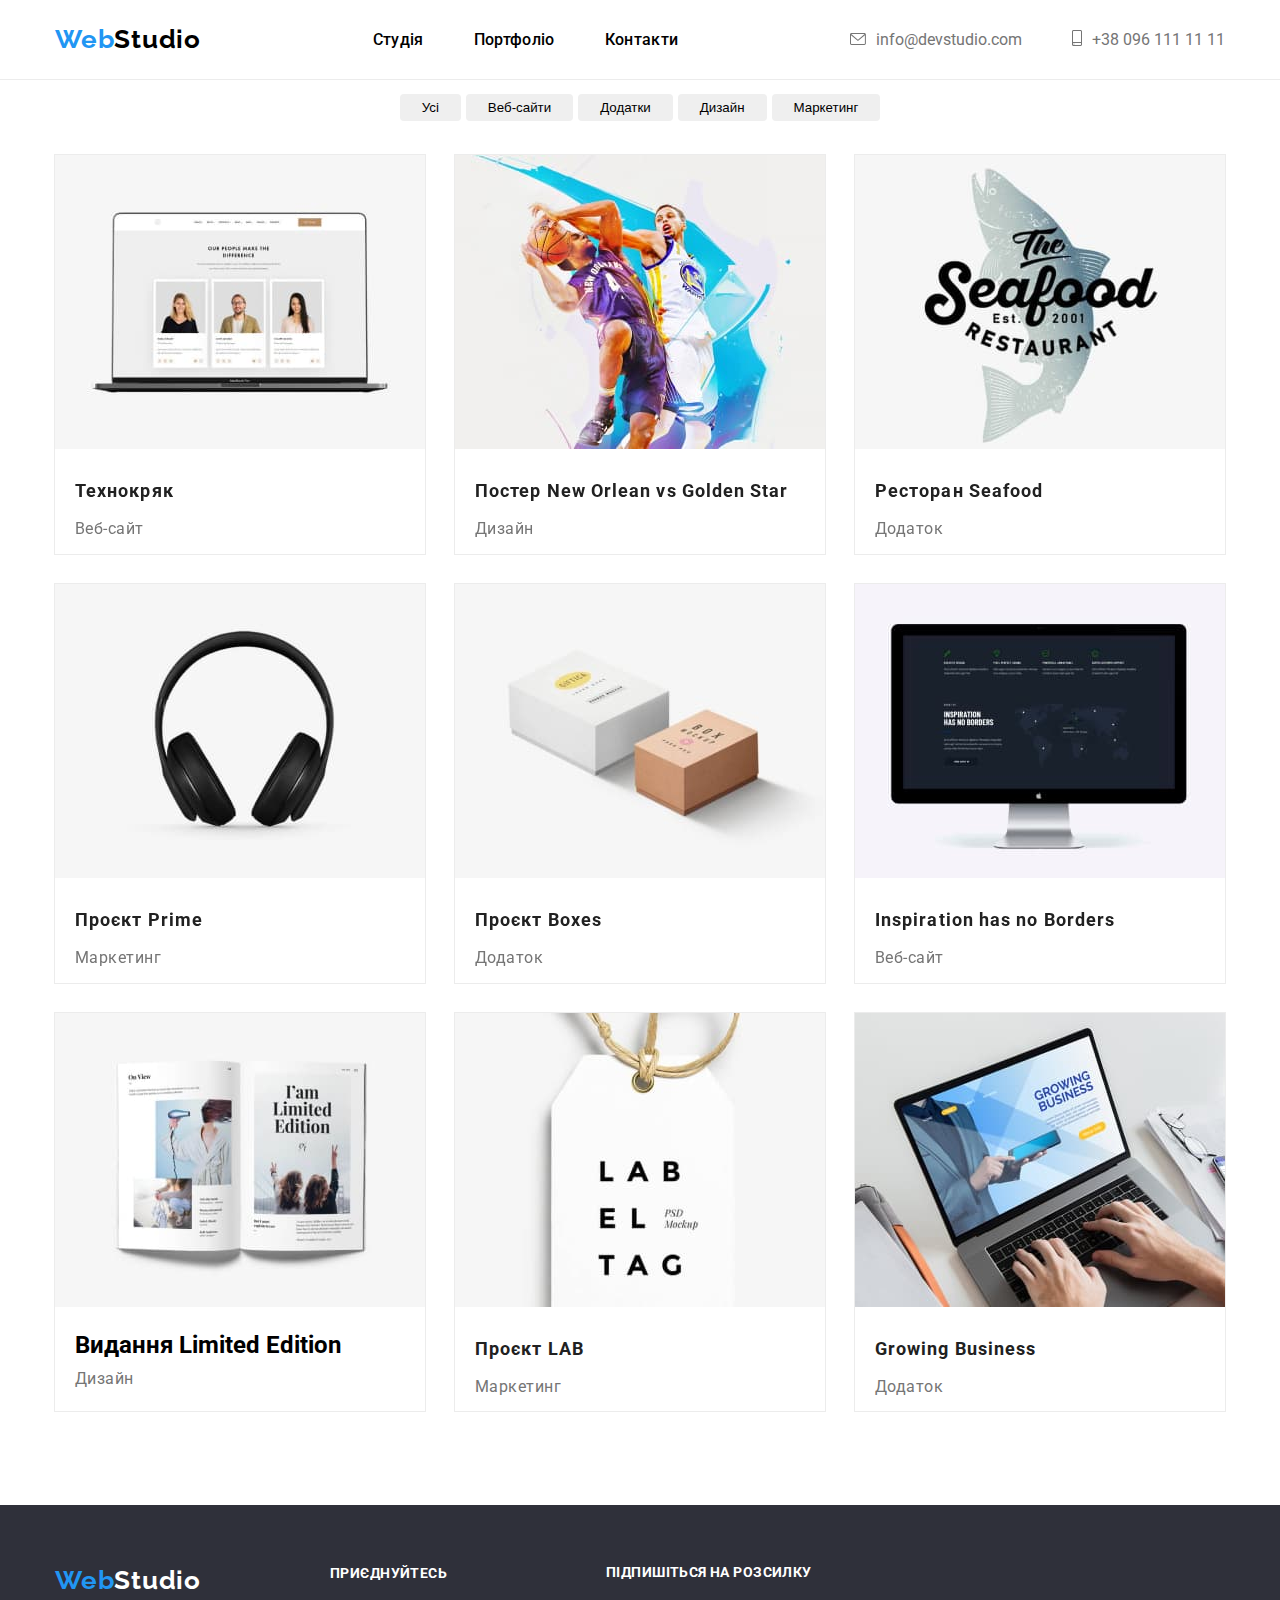
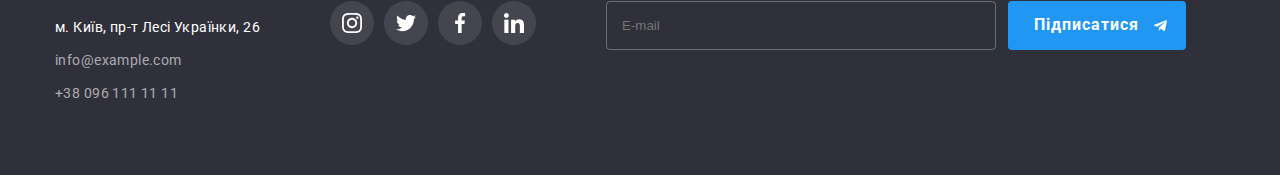
==== commit 88718f3f: "web-stud" ====
--- a/portfolio.html
+++ b/portfolio.html
@@ -219,7 +219,7 @@
                 </div>
         </div>
 
-        <script src="./script.js">
+        <script href="">
             const header=document.getElementById("header");
             const headerHeight=header.offsetHeight;
             const body=document.getElementById("body");
--- a/css/portfolio.css
+++ b/css/portfolio.css
@@ -21,8 +21,6 @@
     width: 100%;
 
     top: 0;
-
-    min-height: 80px;
 }
 
 body{
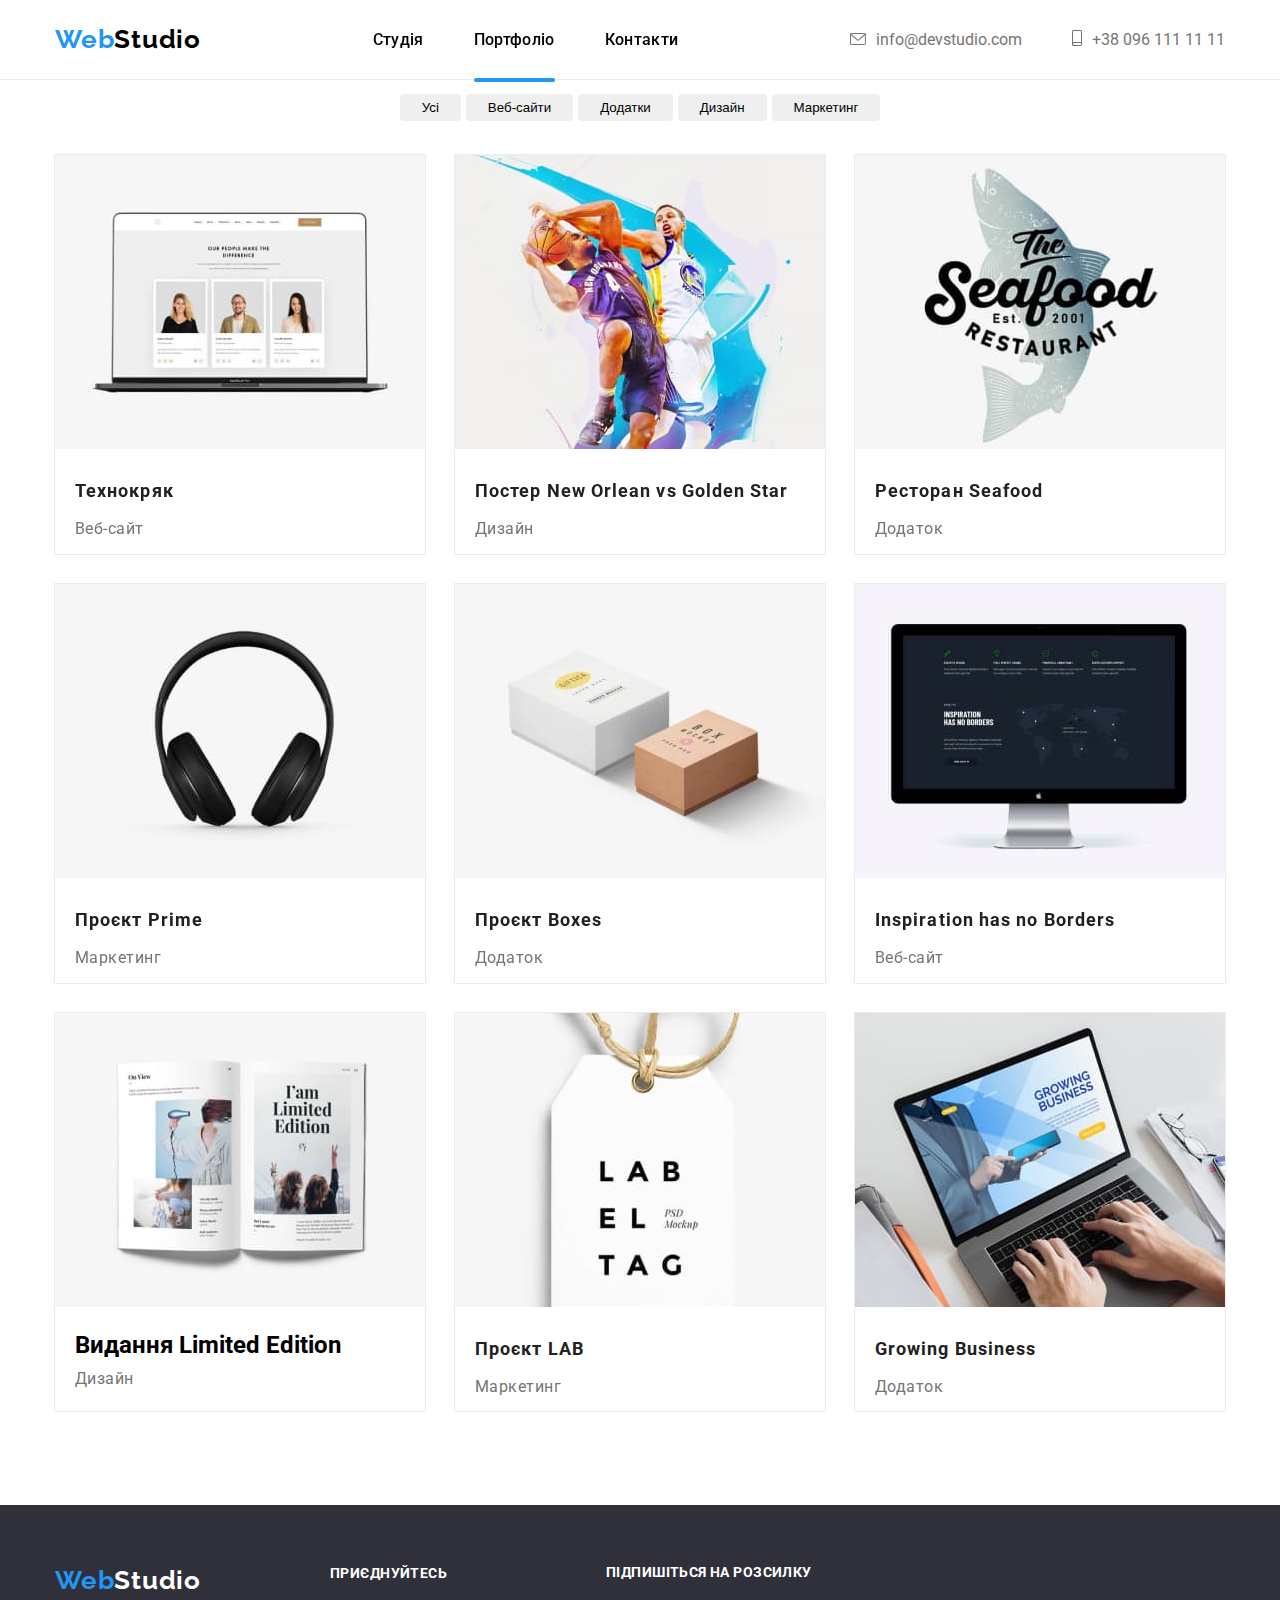
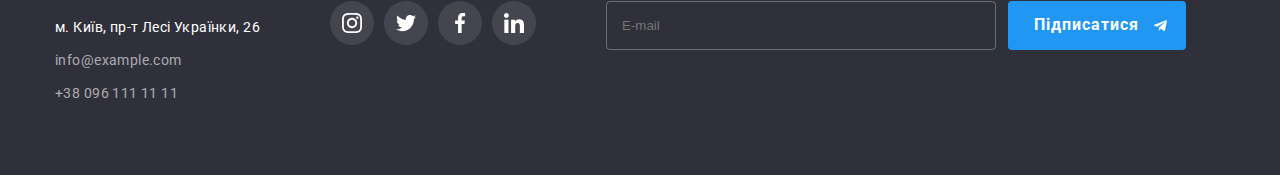
==== commit 0918dbaf: "web-stud" ====
--- a/portfolio.html
+++ b/portfolio.html
@@ -14,17 +14,17 @@
 
         <title>WebStudio</title>
     </head>
-    <body>
-        <header class="header">
+    <body id="body">
+        <header id="header" class="header">
             <div class="container">
                 <!-- інформація з верху сайта -->
                 <div class="header-wrap">
-                    <a class="logo">Web<span class="logo-header">Studio</span> </a>
+                    <a class="logo" href="./index.html">Web<span class="logo-header">Studio</span> </a>
 
                 <nav class="nav">
                     <ul class="nav-list">
                         <li class="nav-list-item"><a class="nav-list-link nav-list-link-first" href="./index.html">Студія</a></li>
-                        <li class="nav-list-item"><a class="nav-list-link nav-list-link-sec" href="./portfolio.html">Портфоліо</a></li>
+                        <li class="nav-list-item"><a class="nav-list-link nav-list-link-current" href="./portfolio.html">Портфоліо</a></li>
                         <li class="nav-list-item"><a class="nav-list-link nav-list-link-third" href="">Контакти</a></li>
                     </ul>
                 </nav>
@@ -219,12 +219,7 @@
                 </div>
         </div>
 
-        <script href="">
-            const header=document.getElementById("header");
-            const headerHeight=header.offsetHeight;
-            const body=document.getElementById("body");
-            body.style.paddingTop=headerHeight +"px";
-        </script>
+        <script href="./fixed.js"></script>
         
     </footer>
     </body>
--- a/css/portfolio.css
+++ b/css/portfolio.css
@@ -95,6 +95,10 @@
     position: relative;
 }
 
+.nav-list-link{
+    position: relative;
+}
+
 .nav-list-item, .nav-list-link, .contacts-list-item{
     font-weight: 500;
     line-height: 1.1;
@@ -105,52 +109,16 @@
     color: var(--blue-main-color);
 }
 
-.nav-list-link-first:hover::before{
+.nav-list-link-current::before{
     content: "";
-
-    display: block;
-    
-    border: 4px solid var(--blue-main-color);
-
+    position: absolute;
+    bottom: 0;
+    left:0;
+    width: 100%;
+    height: 4px;
     border-radius: 2px;
-
-    width: 48px;
-
-    position: absolute;
-
-    bottom:-32px;
-}
-
-.nav-list-link-sec:hover:before{
-    content: "";
-
-    display: block;
-    
-    border: 4px solid var(--blue-main-color);
-
-    border-radius: 2px;
-
-    width: 72px;
-
-    position: absolute;
-
-    bottom:-32px;
-}
-
-.nav-list-link-third:hover:before{
-    content: "";
-
-    display: block;
-    
-    border: 4px solid var(--blue-main-color);
-
-    border-radius: 2px;
-
-    width: 64px;
-
-    position: absolute;
-
-    bottom:-32px;
+    background-color: rgba(33, 150, 243, 1);
+    margin-bottom: -33px;
 }
 
 .contacts-list{
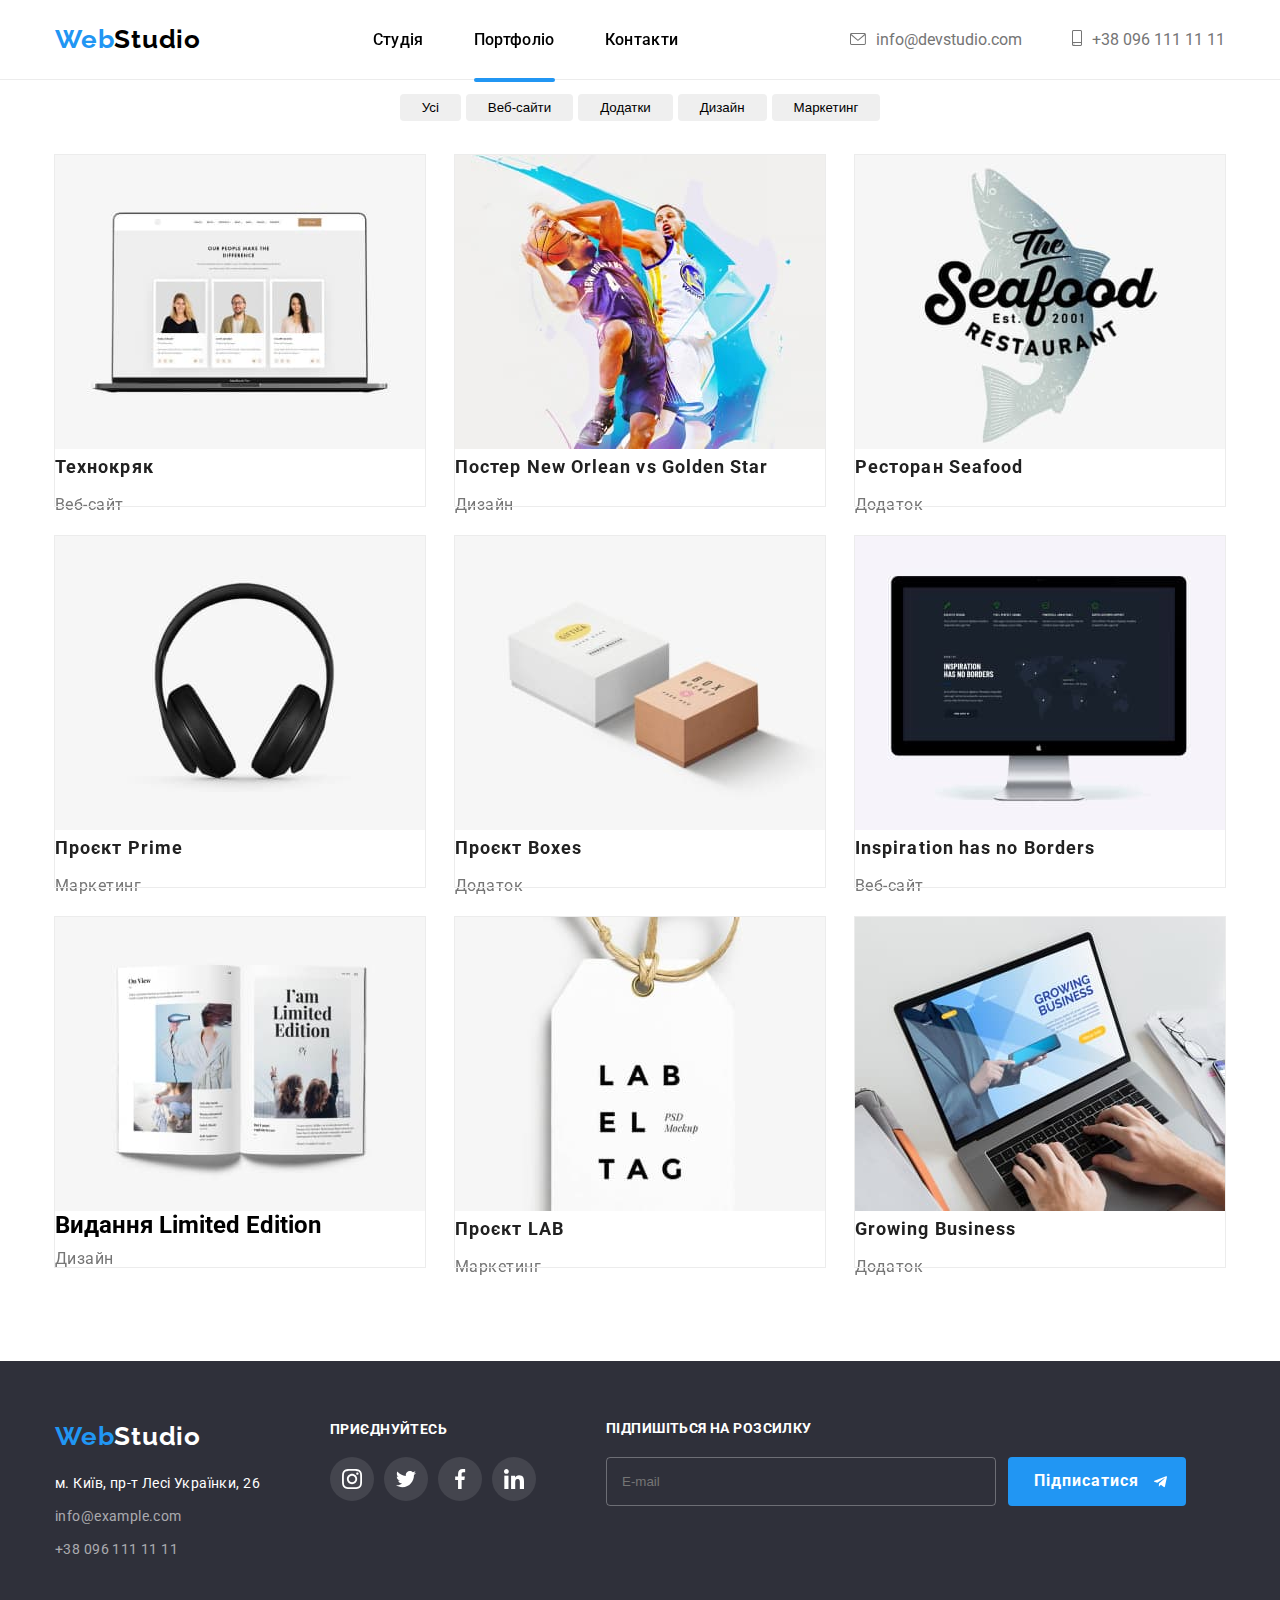
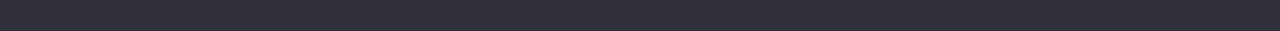
==== commit e9a211a5: "web-stud" ====
--- a/portfolio.html
+++ b/portfolio.html
@@ -66,7 +66,7 @@
                 <ul class="portfolio-list">
                     <li class="portfolio-list-item">
                         <img class="portfolio-list-img" src="./img portfolio/portfolio-list-first.jpg" alt="">
-                        <p class="portfolio-overlay-desc">Ресурс пропонує комплексні пропозиції з різним рівнем функціоналу та сервісів. Все це дозволить відвідувачу отримати вичерпні відомості про компанію чи приватну особу.</p>
+                        <!-- <p class="portfolio-overlay-desc">Ресурс пропонує комплексні пропозиції з різним рівнем функціоналу та сервісів. Все це дозволить відвідувачу отримати вичерпні відомості про компанію чи приватну особу.</p> -->
                         <div class="portfolio-list-move">
                         <h2 class="portfolio-list-title">Технокряк</h2>
                         <p class="portfolio-list-descript">Веб-сайт</p>
@@ -75,7 +75,7 @@
 
                     <li class="portfolio-list-item">
                         <img class="portfolio-list-img" src="./img portfolio/portfolio-list-second.jpg" alt="">
-                        <p class="portfolio-overlay-desc">Ресурс пропонує комплексні пропозиції з різним рівнем функціоналу та сервісів. Все це дозволить відвідувачу отримати вичерпні відомості про компанію чи приватну особу.</p>
+                        <!-- <p class="portfolio-overlay-desc">Ресурс пропонує комплексні пропозиції з різним рівнем функціоналу та сервісів. Все це дозволить відвідувачу отримати вичерпні відомості про компанію чи приватну особу.</p> -->
                         <div class="portfolio-list-move">
                         <h2 class="portfolio-list-title">Постер New Orlean vs Golden Star</h2>
                         <p class="portfolio-list-descript">Дизайн</p>
@@ -84,7 +84,7 @@
 
                     <li class="portfolio-list-item">
                         <img class="portfolio-list-img" src="./img portfolio/portfolio-list-third.jpg" alt="">
-                        <p class="portfolio-overlay-desc">Ресурс пропонує комплексні пропозиції з різним рівнем функціоналу та сервісів. Все це дозволить відвідувачу отримати вичерпні відомості про компанію чи приватну особу.</p>
+                        <!-- <p class="portfolio-overlay-desc">Ресурс пропонує комплексні пропозиції з різним рівнем функціоналу та сервісів. Все це дозволить відвідувачу отримати вичерпні відомості про компанію чи приватну особу.</p> -->
                         <div class="portfolio-list-move">
                         <h2 class="portfolio-list-title">Ресторан Seafood</h2>
                         <p class="portfolio-list-descript">Додаток</p>
@@ -93,7 +93,7 @@
 
                     <li class="portfolio-list-item">
                         <img class="portfolio-list-img" src="./img portfolio/portfolio-list-fourth.jpg" alt="">
-                        <p class="portfolio-overlay-desc">Ресурс пропонує комплексні пропозиції з різним рівнем функціоналу та сервісів. Все це дозволить відвідувачу отримати вичерпні відомості про компанію чи приватну особу.</p>
+                        <!-- <p class="portfolio-overlay-desc">Ресурс пропонує комплексні пропозиції з різним рівнем функціоналу та сервісів. Все це дозволить відвідувачу отримати вичерпні відомості про компанію чи приватну особу.</p> -->
                         <div class="portfolio-list-move">
                         <h2 class="portfolio-list-title">Проєкт Prime</h2>
                         <p class="portfolio-list-descript">Маркетинг</p>
@@ -102,7 +102,7 @@
 
                     <li class="portfolio-list-item">
                         <img class="portfolio-list-img" src="./img portfolio/portfolio-list-fifth.jpg" alt="">
-                        <p class="portfolio-overlay-desc">Ресурс пропонує комплексні пропозиції з різним рівнем функціоналу та сервісів. Все це дозволить відвідувачу отримати вичерпні відомості про компанію чи приватну особу.</p>
+                        <!-- <p class="portfolio-overlay-desc">Ресурс пропонує комплексні пропозиції з різним рівнем функціоналу та сервісів. Все це дозволить відвідувачу отримати вичерпні відомості про компанію чи приватну особу.</p> -->
                         <div class="portfolio-list-move">
                         <h2 class="portfolio-list-title">Проєкт Boxes</h2>
                         <p class="portfolio-list-descript">Додаток</p>
@@ -111,7 +111,7 @@
 
                     <li class="portfolio-list-item">
                         <img class="portfolio-list-img" src="./img portfolio/portfolio-list-sixth.jpg" alt="">
-                        <p class="portfolio-overlay-desc">Ресурс пропонує комплексні пропозиції з різним рівнем функціоналу та сервісів. Все це дозволить відвідувачу отримати вичерпні відомості про компанію чи приватну особу.</p>
+                        <!-- <p class="portfolio-overlay-desc">Ресурс пропонує комплексні пропозиції з різним рівнем функціоналу та сервісів. Все це дозволить відвідувачу отримати вичерпні відомості про компанію чи приватну особу.</p> -->
                         <div class="portfolio-list-move">
                         <h2 class="portfolio-list-title">Inspiration has no Borders</h2>
                         <p class="portfolio-list-descript">Веб-сайт</p>
@@ -120,7 +120,7 @@
 
                     <li class="portfolio-list-item">
                         <img class="portfolio-list-img" src="./img portfolio/portfolio-list-seventh.jpg" alt="">
-                        <p class="portfolio-overlay-desc">Ресурс пропонує комплексні пропозиції з різним рівнем функціоналу та сервісів. Все це дозволить відвідувачу отримати вичерпні відомості про компанію чи приватну особу.</p>
+                        <!-- <p class="portfolio-overlay-desc">Ресурс пропонує комплексні пропозиції з різним рівнем функціоналу та сервісів. Все це дозволить відвідувачу отримати вичерпні відомості про компанію чи приватну особу.</p> -->
                         <div class="portfolio-list-move">
                         <h2 class="portfolio-list-titl">Видання Limited Edition</h2>
                         <p class="portfolio-list-descript">Дизайн</p>
--- a/css/portfolio.css
+++ b/css/portfolio.css
@@ -69,7 +69,6 @@
     line-height: 31px;
     letter-spacing: 0.03em;
     text-align: left;
-    text-decoration: none;
     color: var(--blue-main-color);
 }
     /* Лого */
@@ -147,7 +146,7 @@
     padding-bottom: 94px;
     }
 
-.portfolio-overlay-desc{
+/* .portfolio-overlay-desc{
     max-width: 322px;
 
     position: absolute;
@@ -175,7 +174,7 @@
 
 .portfolio-list-move{
     margin: 24px 20px;
-}
+} */
 
 .filters-list{
     display: flex;
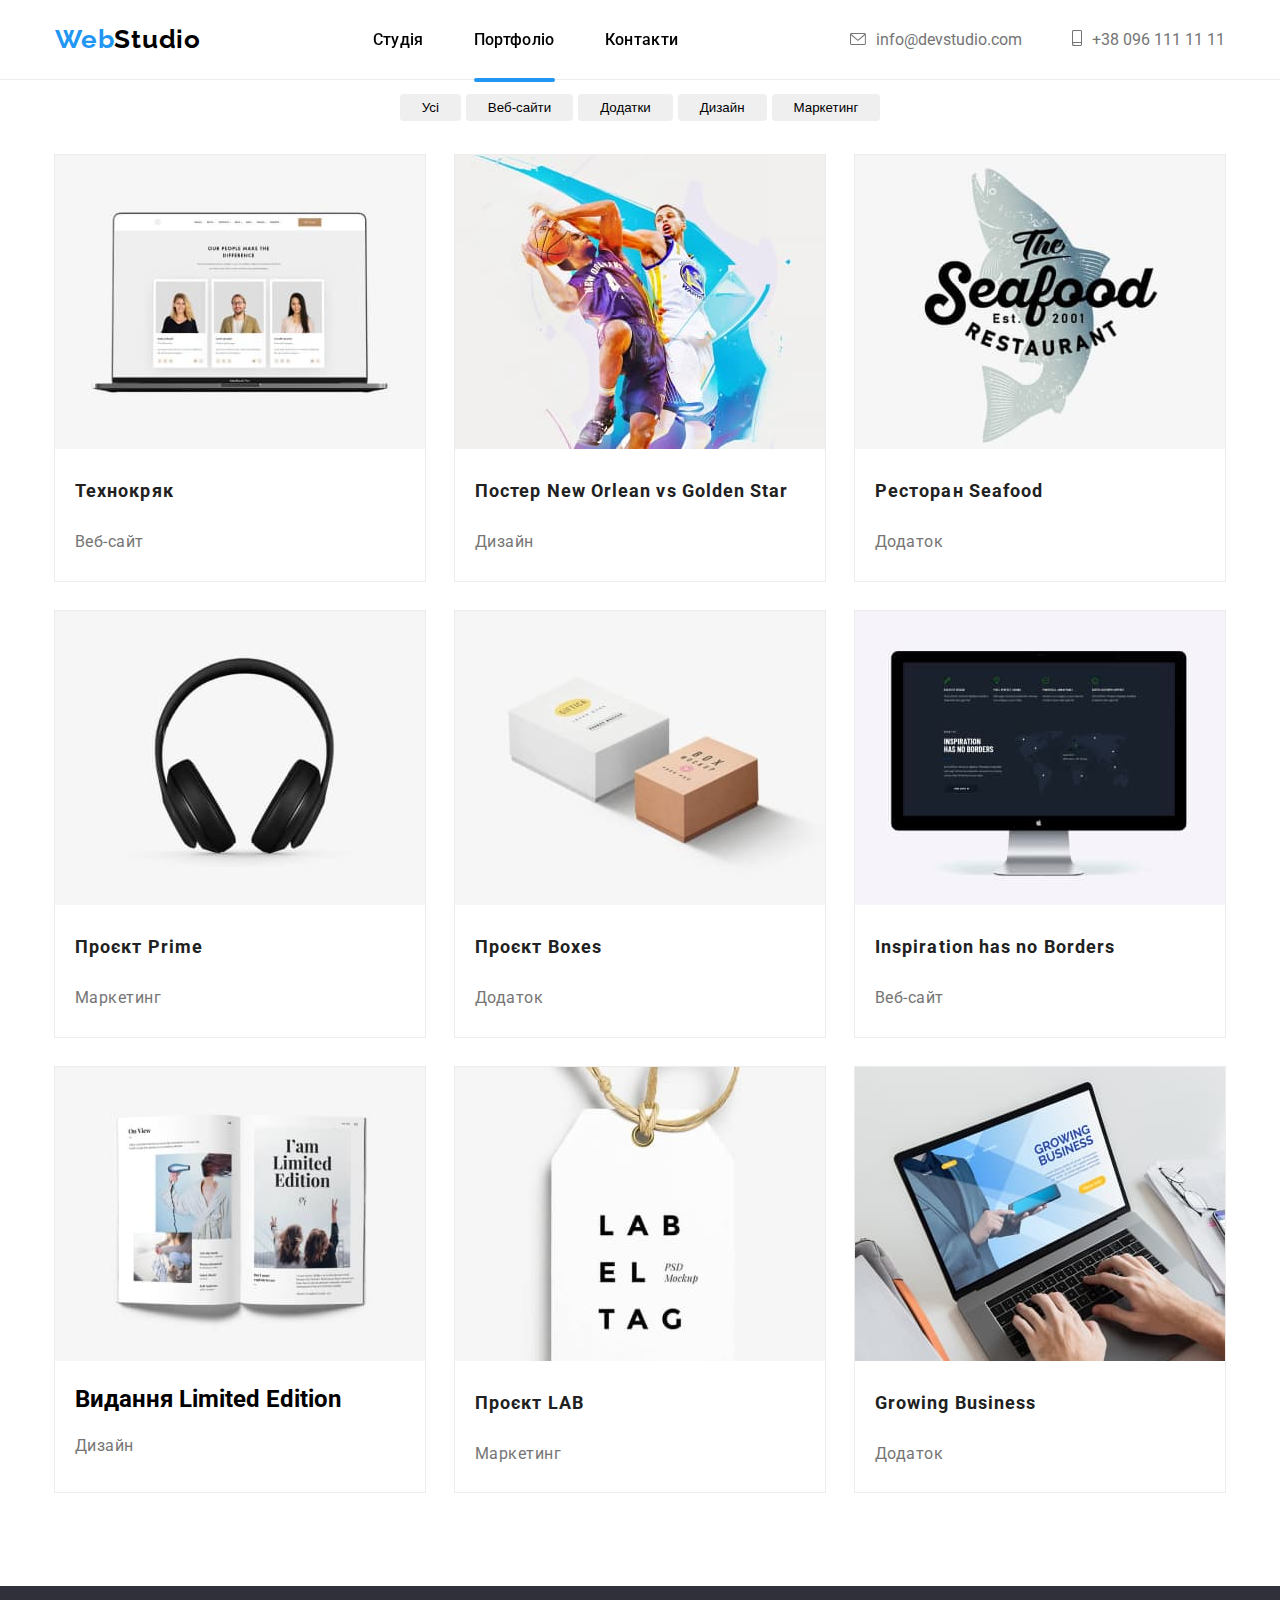
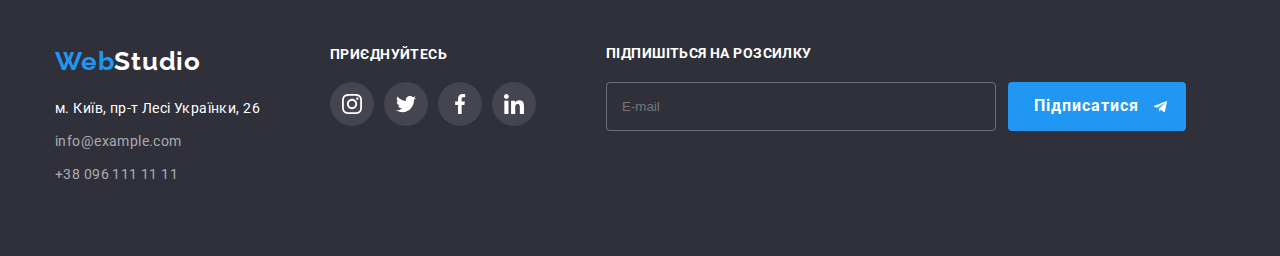
==== commit 56a255d3: "anim" ====
--- a/portfolio.html
+++ b/portfolio.html
@@ -12,7 +12,9 @@
 
         <link rel="stylesheet" href="./css/portfolio.css">
 
-        <title>WebStudio</title>
+        <link rel="stylesheet" href="https://cdnjs.cloudflare.com/ajax/libs/animate.css/4.1.1/animate.min.css"/>
+
+        <title>Portfolio</title>
     </head>
     <body id="body">
         <header id="header" class="header">
@@ -65,82 +67,120 @@
 
                 <ul class="portfolio-list">
                     <li class="portfolio-list-item">
+                        <a class="portfolio-link" href="">
+                        <div class="img-wrap">
                         <img class="portfolio-list-img" src="./img portfolio/portfolio-list-first.jpg" alt="">
-                        <!-- <p class="portfolio-overlay-desc">Ресурс пропонує комплексні пропозиції з різним рівнем функціоналу та сервісів. Все це дозволить відвідувачу отримати вичерпні відомості про компанію чи приватну особу.</p> -->
+                        <p class="portfolio-overlay-desc">Ресурс пропонує комплексні пропозиції з різним рівнем функціоналу та сервісів. Все це дозволить відвідувачу отримати вичерпні відомості про компанію чи приватну особу.</p>
+                        </div>
                         <div class="portfolio-list-move">
                         <h2 class="portfolio-list-title">Технокряк</h2>
                         <p class="portfolio-list-descript">Веб-сайт</p>
                     </div>
-                    </li>
-
-                    <li class="portfolio-list-item">
+                    </a>
+                    </li>
+
+                    <li class="portfolio-list-item">
+                        <a class="portfolio-link" href="">
+                        <div class="img-wrap">
                         <img class="portfolio-list-img" src="./img portfolio/portfolio-list-second.jpg" alt="">
-                        <!-- <p class="portfolio-overlay-desc">Ресурс пропонує комплексні пропозиції з різним рівнем функціоналу та сервісів. Все це дозволить відвідувачу отримати вичерпні відомості про компанію чи приватну особу.</p> -->
+                        <p class="portfolio-overlay-desc">Ресурс пропонує комплексні пропозиції з різним рівнем функціоналу та сервісів. Все це дозволить відвідувачу отримати вичерпні відомості про компанію чи приватну особу.</p>
+                        </div>
                         <div class="portfolio-list-move">
                         <h2 class="portfolio-list-title">Постер New Orlean vs Golden Star</h2>
                         <p class="portfolio-list-descript">Дизайн</p>
                     </div>
-                    </li>
-
-                    <li class="portfolio-list-item">
+                    </a>
+                    </li>
+
+                    <li class="portfolio-list-item">
+                        <a class="portfolio-link" href="">
+                        <div class="img-wrap">
                         <img class="portfolio-list-img" src="./img portfolio/portfolio-list-third.jpg" alt="">
-                        <!-- <p class="portfolio-overlay-desc">Ресурс пропонує комплексні пропозиції з різним рівнем функціоналу та сервісів. Все це дозволить відвідувачу отримати вичерпні відомості про компанію чи приватну особу.</p> -->
+                        <p class="portfolio-overlay-desc">Ресурс пропонує комплексні пропозиції з різним рівнем функціоналу та сервісів. Все це дозволить відвідувачу отримати вичерпні відомості про компанію чи приватну особу.</p>
+                        </div>
                         <div class="portfolio-list-move">
                         <h2 class="portfolio-list-title">Ресторан Seafood</h2>
                         <p class="portfolio-list-descript">Додаток</p>
                     </div>
-                    </li>
-
-                    <li class="portfolio-list-item">
+                    </a>
+                    </li>
+
+                    <li class="portfolio-list-item">
+                        <a class="portfolio-link" href="">
+                        <div class="img-wrap">
                         <img class="portfolio-list-img" src="./img portfolio/portfolio-list-fourth.jpg" alt="">
-                        <!-- <p class="portfolio-overlay-desc">Ресурс пропонує комплексні пропозиції з різним рівнем функціоналу та сервісів. Все це дозволить відвідувачу отримати вичерпні відомості про компанію чи приватну особу.</p> -->
+                        <p class="portfolio-overlay-desc">Ресурс пропонує комплексні пропозиції з різним рівнем функціоналу та сервісів. Все це дозволить відвідувачу отримати вичерпні відомості про компанію чи приватну особу.</p>
+                        </div>
                         <div class="portfolio-list-move">
                         <h2 class="portfolio-list-title">Проєкт Prime</h2>
                         <p class="portfolio-list-descript">Маркетинг</p>
                     </div>
-                    </li>
-
-                    <li class="portfolio-list-item">
+                    </a>
+                    </li>
+
+                    <li class="portfolio-list-item">
+                        <a class="portfolio-link" href="">
+                        <div class="img-wrap">
                         <img class="portfolio-list-img" src="./img portfolio/portfolio-list-fifth.jpg" alt="">
-                        <!-- <p class="portfolio-overlay-desc">Ресурс пропонує комплексні пропозиції з різним рівнем функціоналу та сервісів. Все це дозволить відвідувачу отримати вичерпні відомості про компанію чи приватну особу.</p> -->
+                        <p class="portfolio-overlay-desc">Ресурс пропонує комплексні пропозиції з різним рівнем функціоналу та сервісів. Все це дозволить відвідувачу отримати вичерпні відомості про компанію чи приватну особу.</p>
+                        </div>
                         <div class="portfolio-list-move">
                         <h2 class="portfolio-list-title">Проєкт Boxes</h2>
                         <p class="portfolio-list-descript">Додаток</p>
                     </div>
-                    </li>
-
-                    <li class="portfolio-list-item">
+                    </a>
+                    </li>
+
+                    <li class="portfolio-list-item">
+                        <a class="portfolio-link" href="">
+                        <div class="img-wrap">
                         <img class="portfolio-list-img" src="./img portfolio/portfolio-list-sixth.jpg" alt="">
-                        <!-- <p class="portfolio-overlay-desc">Ресурс пропонує комплексні пропозиції з різним рівнем функціоналу та сервісів. Все це дозволить відвідувачу отримати вичерпні відомості про компанію чи приватну особу.</p> -->
+                        <p class="portfolio-overlay-desc">Ресурс пропонує комплексні пропозиції з різним рівнем функціоналу та сервісів. Все це дозволить відвідувачу отримати вичерпні відомості про компанію чи приватну особу.</p>
+                        </div>
                         <div class="portfolio-list-move">
                         <h2 class="portfolio-list-title">Inspiration has no Borders</h2>
                         <p class="portfolio-list-descript">Веб-сайт</p>
                     </div>
-                    </li>
-
-                    <li class="portfolio-list-item">
+                    </a>
+                    </li>
+
+                    <li class="portfolio-list-item">
+                        <a class="portfolio-link" href="">
+                        <div class="img-wrap">
                         <img class="portfolio-list-img" src="./img portfolio/portfolio-list-seventh.jpg" alt="">
-                        <!-- <p class="portfolio-overlay-desc">Ресурс пропонує комплексні пропозиції з різним рівнем функціоналу та сервісів. Все це дозволить відвідувачу отримати вичерпні відомості про компанію чи приватну особу.</p> -->
+                        <p class="portfolio-overlay-desc">Ресурс пропонує комплексні пропозиції з різним рівнем функціоналу та сервісів. Все це дозволить відвідувачу отримати вичерпні відомості про компанію чи приватну особу.</p>
+                        </div>
                         <div class="portfolio-list-move">
                         <h2 class="portfolio-list-titl">Видання Limited Edition</h2>
                         <p class="portfolio-list-descript">Дизайн</p>
                     </div>
-                    </li>
-
-                    <li class="portfolio-list-item">
+                    </a>
+                    </li>
+
+                    <li class="portfolio-list-item">
+                        <a class="portfolio-link" href="">
+                        <div class="img-wrap">
                         <img class="portfolio-list-img" src="./img portfolio/portfolio-list-eighth.jpg" alt="">
+                        <p class="portfolio-overlay-desc">Ресурс пропонує комплексні пропозиції з різним рівнем функціоналу та сервісів. Все це дозволить відвідувачу отримати вичерпні відомості про компанію чи приватну особу.</p>
+                        </div>
                         <div class="portfolio-list-move">
                         <h2 class="portfolio-list-title">Проєкт LAB</h2>
                         <p class="portfolio-list-descript">Маркетинг</p>
                     </div>
-                    </li>
-
-                    <li class="portfolio-list-item">
+                    </a>
+                    </li>
+
+                    <li class="portfolio-list-item">
+                        <a class="portfolio-link" href="">
+                        <div class="img-wrap">
                         <img class="portfolio-list-img" src="./img portfolio/portfolio-list-nineth.jpg" alt="">
+                        <p class="portfolio-overlay-desc">Ресурс пропонує комплексні пропозиції з різним рівнем функціоналу та сервісів. Все це дозволить відвідувачу отримати вичерпні відомості про компанію чи приватну особу.</p>
+                        </div>
                         <div class="portfolio-list-move">
                         <h2 class="portfolio-list-title">Growing Business</h2>
                         <p class="portfolio-list-descript">Додаток</p>
                     </div>
+                    </a>
                     </li>
                 </ul>
             </div>
--- a/css/portfolio.css
+++ b/css/portfolio.css
@@ -9,6 +9,15 @@
     --adress-color: rgba(255, 255, 255, 1);
 }
 
+@keyframes ani {
+    0% {
+        opacity: 0;
+    }
+    100% {
+        opacity: 1;
+    }
+  }
+
 .header{
     border-bottom: 1px solid var(--white-main-color);
 
@@ -21,6 +30,8 @@
     width: 100%;
 
     top: 0;
+
+    z-index: 1;
 }
 
 body{
@@ -52,6 +63,8 @@
     border-radius: 50%;
     color: var(--adress-color);
     background-color: rgba(255, 255, 255, 0.1);
+
+    transition: 250ms cubic-bezier(0.4, 0, 0.2, 1);
 }
 
 .join-list-link:hover{
@@ -102,6 +115,8 @@
     font-weight: 500;
     line-height: 1.1;
     letter-spacing: 0.02em;
+
+    transition: color 0.5s ease;
 }
 
 .nav-list-link:hover{
@@ -118,7 +133,14 @@
     border-radius: 2px;
     background-color: rgba(33, 150, 243, 1);
     margin-bottom: -33px;
-}
+
+    animation-name: ani;
+    animation-duration: 3s;
+}
+
+/* .nav-list-link-current:hover::before{
+    transform: translateY(0);
+} */
 
 .contacts-list{
     display: flex;
@@ -130,6 +152,8 @@
     align-items: center;
     gap: 10px;
     color: var(--p-number-in-head-color);
+
+    transition: color 0.5s ease;
 }
 
 .contact-list-item:hover{
@@ -146,35 +170,6 @@
     padding-bottom: 94px;
     }
 
-/* .portfolio-overlay-desc{
-    max-width: 322px;
-
-    position: absolute;
-    top: 0;
-    left: 0;
-
-    font-size: 18px;
-    font-weight: 400;
-    line-height: 1.5;
-    letter-spacing: 0.03em;
-
-    color: var(--adress-color);
-
-    opacity: 0;
-
-    padding: 66px 24px;
-}
-
-.portfolio-list-item:hover .portfolio-overlay-desc{
-    opacity: 1;
-    background-color: rgba(33, 150, 243, 0.9);
-
-    transition: 0.2s;
-}
-
-.portfolio-list-move{
-    margin: 24px 20px;
-} */
 
 .filters-list{
     display: flex;
@@ -205,6 +200,9 @@
     gap: 30px;
 }
 
+.portfolio-list-move{
+    padding: 24px 20px;
+}
 
 .portfolio-list-title{
     font-size: 18px;
@@ -217,7 +215,7 @@
 .portfolio-list-descript{
     font-size: 16px;
     font-weight: 400;
-    line-height: 1.8px;
+    line-height: 1.8;
     letter-spacing: 0.03em;
 
     margin-top: 19px;
@@ -230,6 +228,40 @@
     box-sizing: content-box;
 
     position: relative;
+}
+
+.img-wrap{
+    position: relative;
+    overflow: hidden;
+}
+
+.portfolio-overlay-desc{
+    position: absolute;
+
+    top: 0;
+
+    padding-left:24px;
+    padding-right:24px;
+    padding-top: 63px;
+
+    max-width: 322px;
+
+    font-size: 18px;
+    font-weight: 400;
+    line-height: 28px;
+    letter-spacing: 0.03em;
+
+    color: var(--adress-color);
+
+    background-color: rgba(33, 150, 243, 0.9);
+    height: 231px;
+
+    transform: translateY(100%);
+    transition: 250ms cubic-bezier(0.4, 0, 0.2, 1);
+}
+
+.portfolio-link:hover .portfolio-overlay-desc{
+    transform: translateY(0);
 }
 
 .portfolio-list-item:hover{
